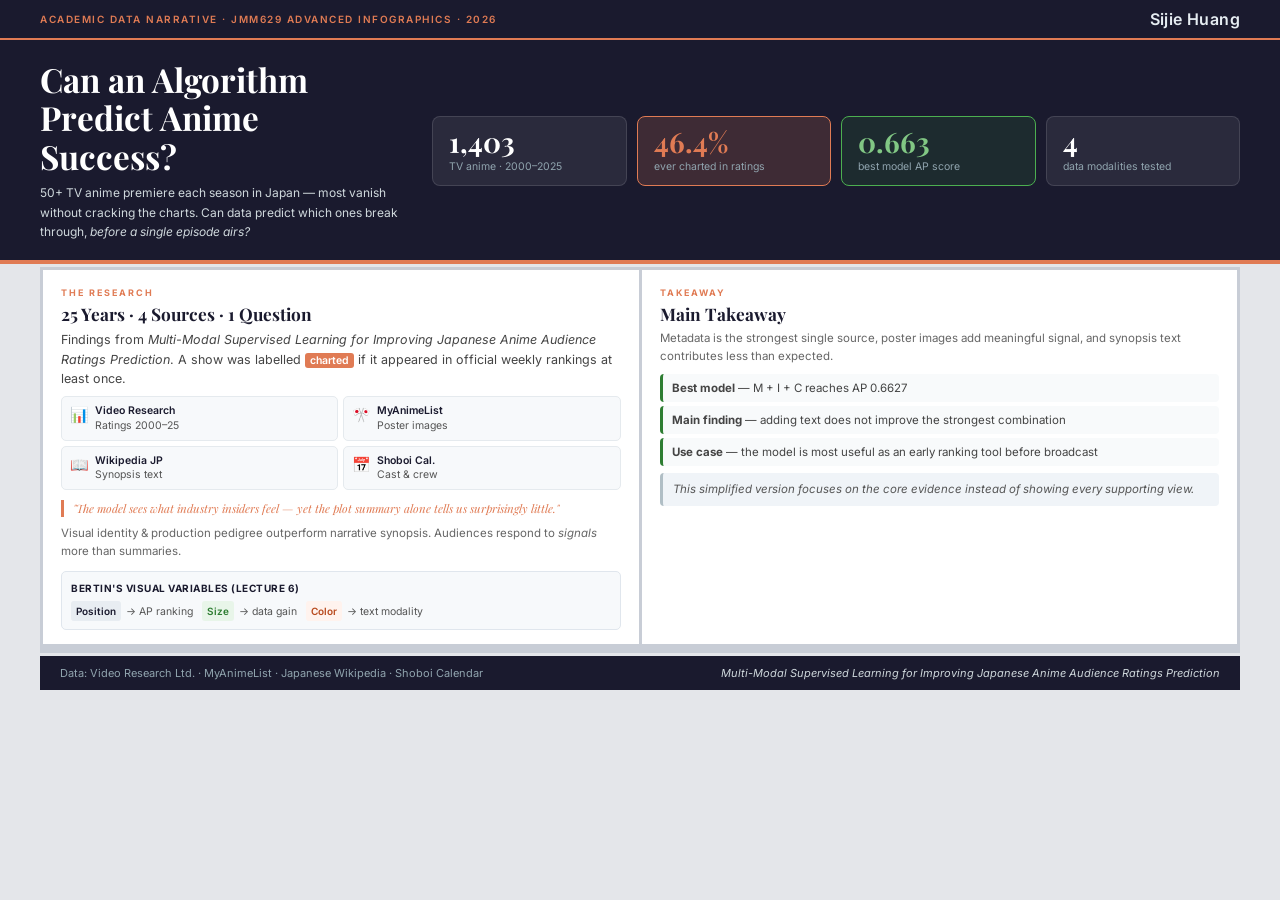
==== index.html @ cc75303d "remove four chart panels" ====
<!DOCTYPE html>
<html lang="en">
<head>
    <meta charset="UTF-8">
    <meta name="viewport" content="width=device-width, initial-scale=1.0">
    <title>Can an Algorithm Predict Anime Success? | Sijie Huang</title>
    <link rel="preconnect" href="https://fonts.googleapis.com">
    <link href="https://fonts.googleapis.com/css2?family=Playfair+Display:ital,wght@0,400;0,700;1,400&family=Inter:wght@400;500;600&display=swap" rel="stylesheet">
    <link rel="stylesheet" href="style.css">
</head>
<body>

<!-- ─── HEADER BAR ─── -->
<header class="site-header">
    <div class="hdr-inner">
        <span class="tag">Academic Data Narrative · JMM629 Advanced Infographics · 2026</span>
        <span class="author">Sijie Huang</span>
    </div>
</header>

<!-- ─── HERO / TITLE BAND ─── -->
<section class="hero">
    <div class="hero-inner">
        <div class="hero-left">
            <h1>Can an Algorithm<br>Predict Anime<br>Success?</h1>
            <p class="lead">50+ TV anime premiere each season in Japan — most vanish without cracking the charts. Can data predict which ones break through, <em>before a single episode airs?</em></p>
        </div>
        <div class="hero-stats">
            <div class="stat-block">
                <div class="stat-num">1,403</div>
                <div class="stat-lbl">TV anime · 2000–2025</div>
            </div>
            <div class="stat-block stat-orange">
                <div class="stat-num">46.4%</div>
                <div class="stat-lbl">ever charted in ratings</div>
            </div>
            <div class="stat-block stat-green">
                <div class="stat-num">0.663</div>
                <div class="stat-lbl">best model AP score</div>
            </div>
            <div class="stat-block">
                <div class="stat-num">4</div>
                <div class="stat-lbl">data modalities tested</div>
            </div>
        </div>
    </div>
</section>

<!-- ─── POSTER GRID ─── -->
<main class="poster">

    <!-- PANEL A: Research context sidebar -->
    <div class="panel panel-a">
        <div class="panel-label">The Research</div>
        <h2 class="panel-h">25 Years · 4 Sources · 1 Question</h2>
        <p class="panel-p">Findings from <em>Multi-Modal Supervised Learning for Improving Japanese Anime Audience Ratings Prediction</em>. A show was labelled <span class="badge-charted">charted</span> if it appeared in official weekly rankings at least once.</p>
        <div class="src-grid">
            <div class="src-chip"><span class="src-icon">📊</span><div><strong>Video Research</strong><br>Ratings 2000–25</div></div>
            <div class="src-chip"><span class="src-icon">🎌</span><div><strong>MyAnimeList</strong><br>Poster images</div></div>
            <div class="src-chip"><span class="src-icon">📖</span><div><strong>Wikipedia JP</strong><br>Synopsis text</div></div>
            <div class="src-chip"><span class="src-icon">📅</span><div><strong>Shoboi Cal.</strong><br>Cast &amp; crew</div></div>
        </div>
        <blockquote class="mini-quote">"The model sees what industry insiders feel — yet the plot summary alone tells us surprisingly little."</blockquote>
        <p class="panel-p small">Visual identity &amp; production pedigree outperform narrative synopsis. Audiences respond to <em>signals</em> more than summaries.</p>
        <div class="viz-design-note">
            <strong>Bertin's Visual Variables (Lecture 6)</strong>
            <span class="vv-tag">Position</span>&nbsp;→ AP ranking &nbsp;
            <span class="vv-tag vv-size">Size</span>&nbsp;→ data gain &nbsp;
            <span class="vv-tag vv-color">Color</span>&nbsp;→ text modality
        </div>
    </div>

    <!-- PANEL G: Closing -->
    <div class="panel panel-g">
        <div class="panel-label">Takeaway</div>
        <h2 class="panel-h">Main Takeaway</h2>
        <p class="panel-p small">Metadata is the strongest single source, poster images add meaningful signal, and synopsis text contributes less than expected.</p>
        <ul class="impl-list">
            <li><strong>Best model</strong> — M + I + C reaches AP 0.6627</li>
            <li><strong>Main finding</strong> — adding text does not improve the strongest combination</li>
            <li><strong>Use case</strong> — the model is most useful as an early ranking tool before broadcast</li>
        </ul>
        <p class="closing-note">This simplified version focuses on the core evidence instead of showing every supporting view.</p>
    </div>

</main>

<!-- ─── FOOTER ─── -->
<footer class="site-footer">
    <span>Data: Video Research Ltd. · MyAnimeList · Japanese Wikipedia · Shoboi Calendar</span>
    <span><em>Multi-Modal Supervised Learning for Improving Japanese Anime Audience Ratings Prediction</em></span>
</footer>

<div id="tooltip" class="tooltip"></div>

<script src="https://d3js.org/d3.v7.min.js"></script>
<script src="script.js"></script>

</body>
</html>
---- style.css ----
/* =====================================================
   RESET & BASE
   ===================================================== */
*, *::before, *::after {
    box-sizing: border-box;
    margin: 0;
    padding: 0;
}

body {
    font-family: 'Inter', system-ui, -apple-system, sans-serif;
    background: #e4e6ea;
    color: #1a1a2e;
    line-height: 1.5;
    font-size: 14px;
}

/* =====================================================
   HEADER
   ===================================================== */
.site-header {
    background: #1a1a2e;
    color: #fff;
    padding: 7px 20px;
    border-bottom: 2px solid #e07b54;
    position: sticky;
    top: 0;
    z-index: 100;
}

.hdr-inner {
    max-width: 1200px;
    margin: 0 auto;
    display: flex;
    justify-content: space-between;
    align-items: center;
}

.tag {
    font-size: 10px;
    font-weight: 600;
    letter-spacing: 1.5px;
    text-transform: uppercase;
    color: #e07b54;
}

.author {
    font-size: 16px;
    font-weight: 600;
    color: #e6edf2;
    letter-spacing: 0.4px;
}

/* =====================================================
   HERO
   ===================================================== */
.hero {
    background: #1a1a2e;
    color: #fff;
    padding: 20px 20px 18px;
    border-bottom: 4px solid #e07b54;
}

.hero-inner {
    max-width: 1200px;
    margin: 0 auto;
    display: flex;
    align-items: center;
    gap: 32px;
    flex-wrap: wrap;
}

.hero-left {
    flex: 0 0 auto;
    max-width: 360px;
}

.hero-left h1 {
    font-family: 'Playfair Display', Georgia, serif;
    font-size: clamp(1.45rem, 2.6vw, 2.15rem);
    line-height: 1.15;
    font-weight: 700;
    margin-bottom: 8px;
}

.lead {
    font-size: 12px;
    color: #cfd8dc;
    line-height: 1.65;
}

.hero-stats {
    display: flex;
    gap: 10px;
    flex-wrap: wrap;
    flex: 1;
}

.stat-block {
    background: rgba(255,255,255,0.07);
    border: 1px solid rgba(255,255,255,0.12);
    border-radius: 8px;
    padding: 11px 16px;
    min-width: 108px;
    flex: 1;
}

.stat-block.stat-orange {
    background: rgba(224,123,84,0.18);
    border-color: #e07b54;
}

.stat-block.stat-green {
    background: rgba(46,125,50,0.18);
    border-color: #4caf50;
}

.stat-num {
    font-family: 'Playfair Display', Georgia, serif;
    font-size: 1.75rem;
    font-weight: 700;
    color: #fff;
    line-height: 1;
}

.stat-orange .stat-num { color: #e07b54; }
.stat-green  .stat-num { color: #81c784; }

.stat-lbl {
    font-size: 10.5px;
    color: #90a4ae;
    margin-top: 4px;
    line-height: 1.3;
}

/* =====================================================
   POSTER GRID
   ===================================================== */
.poster {
    max-width: 1200px;
    margin: 3px auto 0;
    display: grid;
    grid-template-columns: repeat(12, 1fr);
    grid-template-rows: auto auto auto;
    gap: 3px;
    background: #c8cdd6;
    padding: 3px;
}

/* Panel grid placements */
.panel-a { grid-column: 1 / 7;  grid-row: 1; }   /* 6 cols — context    */
.panel-g { grid-column: 7 / 13; grid-row: 1; }   /* 6 cols — takeaway   */

/* =====================================================
   PANEL BASE
   ===================================================== */
.panel {
    background: #fff;
    padding: 16px 18px 14px;
    overflow: hidden;
}

.panel-label {
    font-size: 9px;
    font-weight: 700;
    letter-spacing: 2px;
    text-transform: uppercase;
    color: #e07b54;
    margin-bottom: 3px;
}

.panel-h {
    font-family: 'Playfair Display', Georgia, serif;
    font-size: clamp(0.85rem, 1.35vw, 1.1rem);
    font-weight: 700;
    line-height: 1.25;
    margin-bottom: 6px;
    color: #1a1a2e;
}

.panel-p {
    font-size: 12.5px;
    color: #444;
    line-height: 1.55;
    margin-bottom: 8px;
}

.panel-p.small {
    font-size: 11.5px;
    color: #666;
    margin-bottom: 6px;
}

/* =====================================================
   PANEL A — RESEARCH CONTEXT
   ===================================================== */
.src-grid {
    display: grid;
    grid-template-columns: 1fr 1fr;
    gap: 5px;
    margin: 8px 0;
}

.src-chip {
    display: flex;
    align-items: flex-start;
    gap: 6px;
    background: #f7f9fb;
    border: 1px solid #e5eaee;
    border-radius: 5px;
    padding: 7px 8px;
    font-size: 10.5px;
    color: #555;
    line-height: 1.35;
}

.src-chip strong { color: #1a1a2e; font-weight: 600; }
.src-icon { font-size: 15px; flex-shrink: 0; margin-top: 1px; }

.mini-quote {
    font-family: 'Playfair Display', Georgia, serif;
    font-style: italic;
    font-size: 11.5px;
    color: #e07b54;
    border-left: 3px solid #e07b54;
    padding-left: 9px;
    margin: 10px 0 8px;
    line-height: 1.5;
}

.badge-charted {
    background: #e07b54;
    color: #fff;
    padding: 1px 5px;
    border-radius: 3px;
    font-size: 10.5px;
    font-weight: 600;
}

/* =====================================================
   CHART COMMON
   ===================================================== */
.chart-legend {
    display: flex;
    align-items: center;
    gap: 10px;
    margin-top: 6px;
    font-size: 11px;
    color: #666;
    flex-wrap: wrap;
}

.legend-dot {
    width: 10px;
    height: 10px;
    border-radius: 2px;
    display: inline-block;
    margin-right: 3px;
    vertical-align: middle;
}

.charted-dot    { background: #e07b54; }
.notcharted-dot { background: #b0bec5; }
.legend-line-orange { color: #e07b54; font-weight: 700; }

.feature-key {
    display: flex;
    gap: 10px;
    flex-wrap: wrap;
    margin-top: 6px;
    font-size: 11px;
    color: #666;
}

.fk-item strong { color: #2e7d32; font-weight: 700; }

.chart-caption {
    font-size: 11px;
    color: #888;
    font-style: italic;
    margin-top: 7px;
    border-top: 1px solid #f0f0f0;
    padding-top: 7px;
    line-height: 1.45;
}

.impl-list {
    list-style: none;
    margin: 8px 0 7px;
    display: flex;
    flex-direction: column;
    gap: 4px;
}

.impl-list li {
    font-size: 11.5px;
    color: #444;
    padding: 6px 9px;
    background: #f8fafb;
    border-radius: 4px;
    border-left: 3px solid #2e7d32;
    line-height: 1.4;
}

.closing-note {
    font-size: 11.5px;
    color: #555;
    font-style: italic;
    padding: 8px 10px;
    background: #f0f4f8;
    border-radius: 4px;
    border-left: 3px solid #b0bec5;
    line-height: 1.5;
}

/* =====================================================
   VISUAL VARIABLES BADGE (Bertin, 1967 — Lecture 6)
   ===================================================== */
.viz-design-note {
    font-size: 10.5px;
    color: #555;
    background: #f7f9fb;
    border: 1px solid #e0e6ed;
    border-radius: 5px;
    padding: 7px 9px;
    margin-top: 10px;
    line-height: 1.8;
}

.viz-design-note strong {
    color: #1a1a2e;
    font-size: 10px;
    letter-spacing: 0.5px;
    text-transform: uppercase;
    display: block;
    margin-bottom: 4px;
}

.vv-tag {
    display: inline-block;
    padding: 1px 5px;
    border-radius: 3px;
    font-size: 10px;
    font-weight: 600;
    background: #e8edf2;
    color: #1a1a2e;
    margin-right: 2px;
}

.vv-size  { background: #e8f5e9; color: #2e7d32; }
.vv-color { background: #fff3ee; color: #b84a1e; }

/* =====================================================
   CONFIDENCE SIMULATOR
   ===================================================== */
.sim-controls { margin-bottom: 10px; }

.sim-label {
    display: block;
    font-size: 11.5px;
    color: #444;
    margin-bottom: 7px;
    line-height: 1.5;
}

.sim-slider {
    -webkit-appearance: none;
    width: 100%;
    height: 5px;
    border-radius: 3px;
    background: #b0bec5;
    outline: none;
    cursor: pointer;
}

.sim-slider::-webkit-slider-thumb {
    -webkit-appearance: none;
    width: 16px;
    height: 16px;
    border-radius: 50%;
    background: #e07b54;
    cursor: pointer;
    box-shadow: 0 1px 4px rgba(0,0,0,0.2);
}

.sim-scale {
    display: flex;
    justify-content: space-between;
    font-size: 10px;
    color: #999;
    margin-top: 3px;
}

.sim-results {
    display: flex;
    gap: 6px;
    flex-wrap: wrap;
    margin: 8px 0 6px;
}

.sim-card {
    background: #f9f9f9;
    border: 1px solid #e8e8e8;
    border-radius: 6px;
    padding: 7px 10px;
    min-width: 72px;
    text-align: center;
    flex: 1;
    transition: transform 0.1s;
}

.sim-card:hover { transform: translateY(-1px); }

.sim-card-highlight {
    background: #fff3ee;
    border-color: #e07b54;
}

.sim-num {
    font-family: 'Playfair Display', Georgia, serif;
    font-size: 1.4rem;
    font-weight: 700;
    color: #1a1a2e;
    line-height: 1.1;
}

.sim-card-highlight .sim-num { color: #e07b54; }

.sim-desc {
    font-size: 10px;
    color: #777;
    margin-top: 2px;
    line-height: 1.3;
}

#sim-chart { overflow-x: auto; }

/* =====================================================
   FOOTER
   ===================================================== */
.site-footer {
    max-width: 1200px;
    margin: 3px auto 0;
    background: #1a1a2e;
    color: #90a4ae;
    padding: 9px 20px;
    font-size: 11px;
    display: flex;
    justify-content: space-between;
    align-items: center;
    flex-wrap: wrap;
    gap: 6px;
}

.site-footer em { color: #cfd8dc; }

/* =====================================================
   TOOLTIP
   ===================================================== */
.tooltip {
    position: fixed;
    background: #1a1a2e;
    color: #fff;
    padding: 10px 14px;
    border-radius: 6px;
    font-size: 12px;
    line-height: 1.55;
    pointer-events: none;
    opacity: 0;
    transition: opacity 0.15s ease;
    max-width: 240px;
    z-index: 1000;
    box-shadow: 0 6px 20px rgba(0,0,0,0.25);
    border-left: 3px solid #e07b54;
}

.tooltip strong {
    color: #e07b54;
    display: block;
    margin-bottom: 3px;
}

/* =====================================================
   D3 SVG SHARED
   ===================================================== */
.axis text {
    font-family: 'Inter', system-ui, sans-serif;
    font-size: 11px;
    fill: #666;
}

.axis path,
.axis line { stroke: #e0e0e0; }

.axis .domain { stroke: #ccc; }

.bar { cursor: pointer; transition: opacity 0.15s; }
.bar:hover { opacity: 0.8; }

.annotation-text {
    font-family: 'Inter', system-ui, sans-serif;
    font-size: 11px;
    fill: #2e7d32;
    font-weight: 600;
}

.bbl { cursor: pointer; transition: opacity 0.15s; }
.bbl:hover { opacity: 0.65 !important; }

/* =====================================================
   RESPONSIVE
   ===================================================== */
@media (max-width: 600px) {
    .poster {
        grid-template-columns: 1fr;
    }
    .panel-a, .panel-g {
        grid-column: 1;
        grid-row: auto;
    }
    .hero-left { max-width: 100%; }
    .hero-stats { gap: 6px; }
}
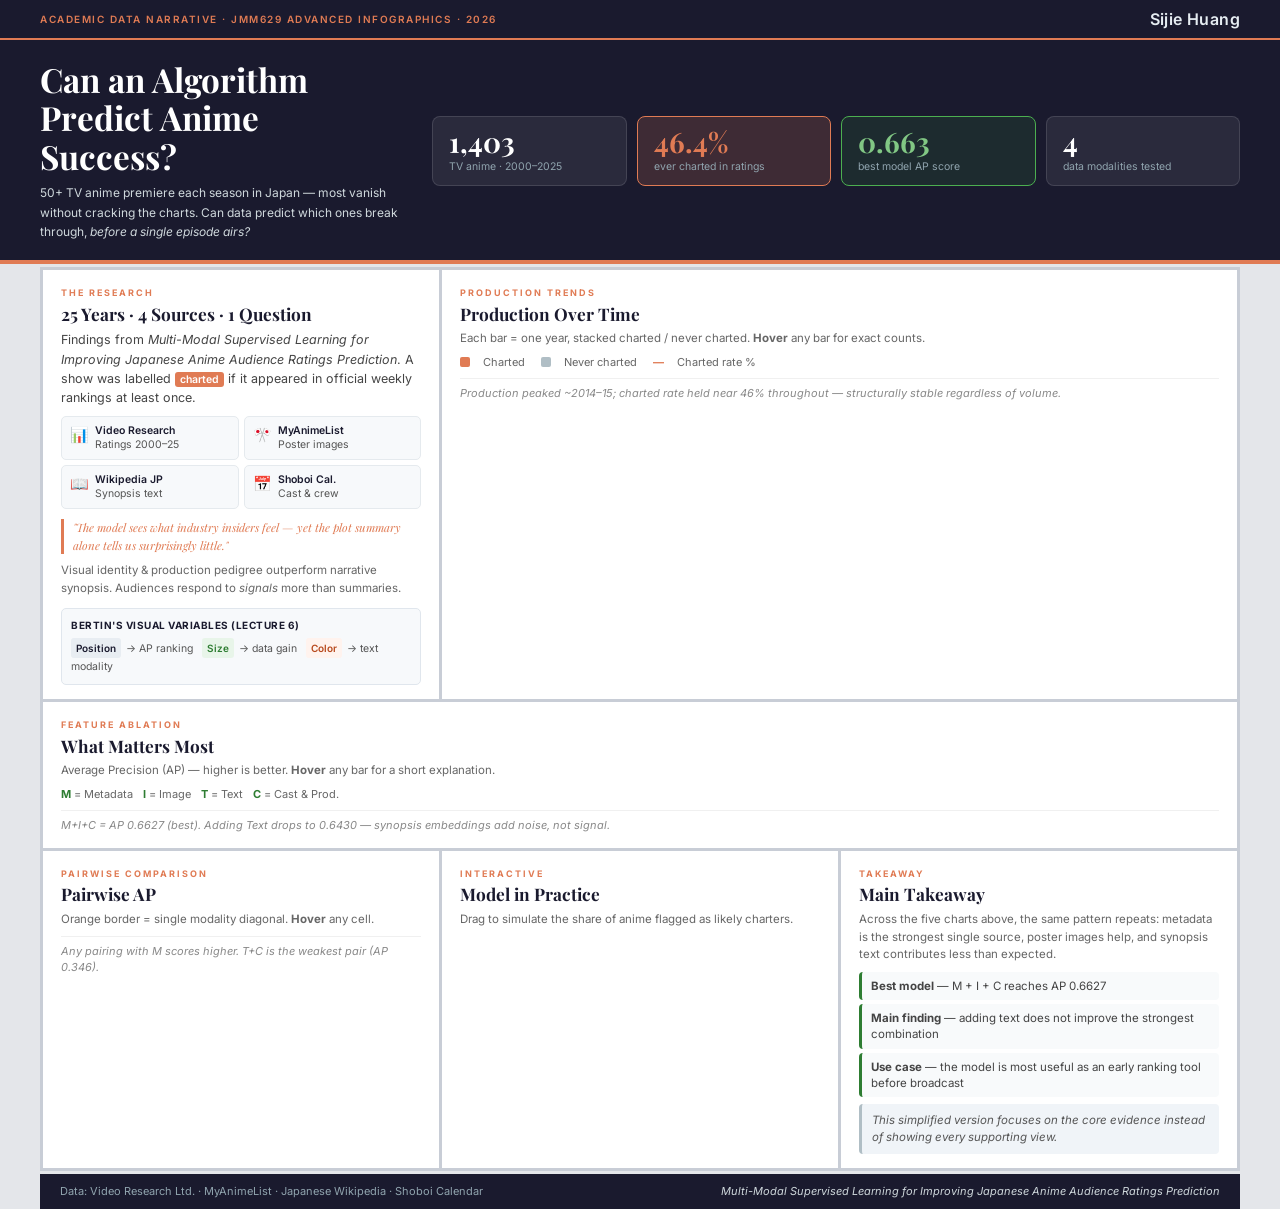
==== commit 5edfd6b2: "restore four chart panels" ====
--- a/index.html
+++ b/index.html
@@ -70,11 +70,57 @@
         </div>
     </div>
 
+    <!-- PANEL B: Timeline chart -->
+    <div class="panel panel-b">
+        <div class="panel-label">Production Trends</div>
+        <h2 class="panel-h">Production Over Time</h2>
+        <p class="panel-p small">Each bar = one year, stacked charted / never charted. <strong>Hover</strong> any bar for exact counts.</p>
+        <div id="timeline-chart"></div>
+        <div class="chart-legend">
+            <span class="legend-dot charted-dot"></span>Charted &nbsp;
+            <span class="legend-dot notcharted-dot"></span>Never charted &nbsp;
+            <span class="legend-line-orange">—</span>&nbsp;Charted rate %
+        </div>
+        <p class="chart-caption">Production peaked ~2014–15; charted rate held near 46% throughout — structurally stable regardless of volume.</p>
+    </div>
+
+    <!-- PANEL C: Ablation bar chart -->
+    <div class="panel panel-c">
+        <div class="panel-label">Feature Ablation</div>
+        <h2 class="panel-h">What Matters Most</h2>
+        <p class="panel-p small">Average Precision (AP) — higher is better. <strong>Hover</strong> any bar for a short explanation.</p>
+        <div id="ablation-chart"></div>
+        <div class="feature-key">
+            <span class="fk-item"><strong>M</strong> = Metadata</span>
+            <span class="fk-item"><strong>I</strong> = Image</span>
+            <span class="fk-item"><strong>T</strong> = Text</span>
+            <span class="fk-item"><strong>C</strong> = Cast &amp; Prod.</span>
+        </div>
+        <p class="chart-caption">M+I+C = AP 0.6627 (best). Adding Text <em>drops</em> to 0.6430 — synopsis embeddings add noise, not signal.</p>
+    </div>
+
+    <!-- PANEL E: Heatmap -->
+    <div class="panel panel-e">
+        <div class="panel-label">Pairwise Comparison</div>
+        <h2 class="panel-h">Pairwise AP</h2>
+        <p class="panel-p small">Orange border = single modality diagonal. <strong>Hover</strong> any cell.</p>
+        <div id="heatmap-chart"></div>
+        <p class="chart-caption">Any pairing with M scores higher. T+C is the weakest pair (AP 0.346).</p>
+    </div>
+
+    <!-- PANEL F: Confidence Simulator -->
+    <div class="panel panel-f">
+        <div class="panel-label">Interactive</div>
+        <h2 class="panel-h">Model in Practice</h2>
+        <p class="panel-p small">Drag to simulate the share of anime flagged as likely charters.</p>
+        <div id="simulator-container"></div>
+    </div>
+
     <!-- PANEL G: Closing -->
     <div class="panel panel-g">
         <div class="panel-label">Takeaway</div>
         <h2 class="panel-h">Main Takeaway</h2>
-        <p class="panel-p small">Metadata is the strongest single source, poster images add meaningful signal, and synopsis text contributes less than expected.</p>
+        <p class="panel-p small">Across the five charts above, the same pattern repeats: metadata is the strongest single source, poster images help, and synopsis text contributes less than expected.</p>
         <ul class="impl-list">
             <li><strong>Best model</strong> — M + I + C reaches AP 0.6627</li>
             <li><strong>Main finding</strong> — adding text does not improve the strongest combination</li>
--- a/style.css
+++ b/style.css
@@ -148,8 +148,12 @@
 }
 
 /* Panel grid placements */
-.panel-a { grid-column: 1 / 7;  grid-row: 1; }   /* 6 cols — context    */
-.panel-g { grid-column: 7 / 13; grid-row: 1; }   /* 6 cols — takeaway   */
+.panel-a { grid-column: 1 / 5;  grid-row: 1; }   /* 4 cols — context    */
+.panel-b { grid-column: 5 / 13; grid-row: 1; }   /* 8 cols — timeline   */
+.panel-c { grid-column: 1 / 13; grid-row: 2; }   /* full width — ablation */
+.panel-e { grid-column: 1 / 5;  grid-row: 3; }   /* 4 cols — heatmap    */
+.panel-f { grid-column: 5 / 9;  grid-row: 3; }   /* 4 cols — simulator  */
+.panel-g { grid-column: 9 / 13; grid-row: 3; }   /* 4 cols — takeaway   */
 
 /* =====================================================
    PANEL BASE
@@ -510,11 +514,24 @@
 /* =====================================================
    RESPONSIVE
    ===================================================== */
+@media (max-width: 960px) {
+    .poster {
+        grid-template-columns: repeat(6, 1fr);
+    }
+    .panel-a { grid-column: 1 / 4; grid-row: 1; }
+    .panel-b { grid-column: 4 / 7; grid-row: 1; }
+    .panel-c { grid-column: 1 / 7; grid-row: 2; }
+    .panel-e { grid-column: 1 / 4; grid-row: 3; }
+    .panel-f { grid-column: 4 / 7; grid-row: 3; }
+    .panel-g { grid-column: 1 / 7; grid-row: 4; }
+}
+
 @media (max-width: 600px) {
     .poster {
         grid-template-columns: 1fr;
     }
-    .panel-a, .panel-g {
+    .panel-a, .panel-b, .panel-c,
+    .panel-e, .panel-f, .panel-g {
         grid-column: 1;
         grid-row: auto;
     }
